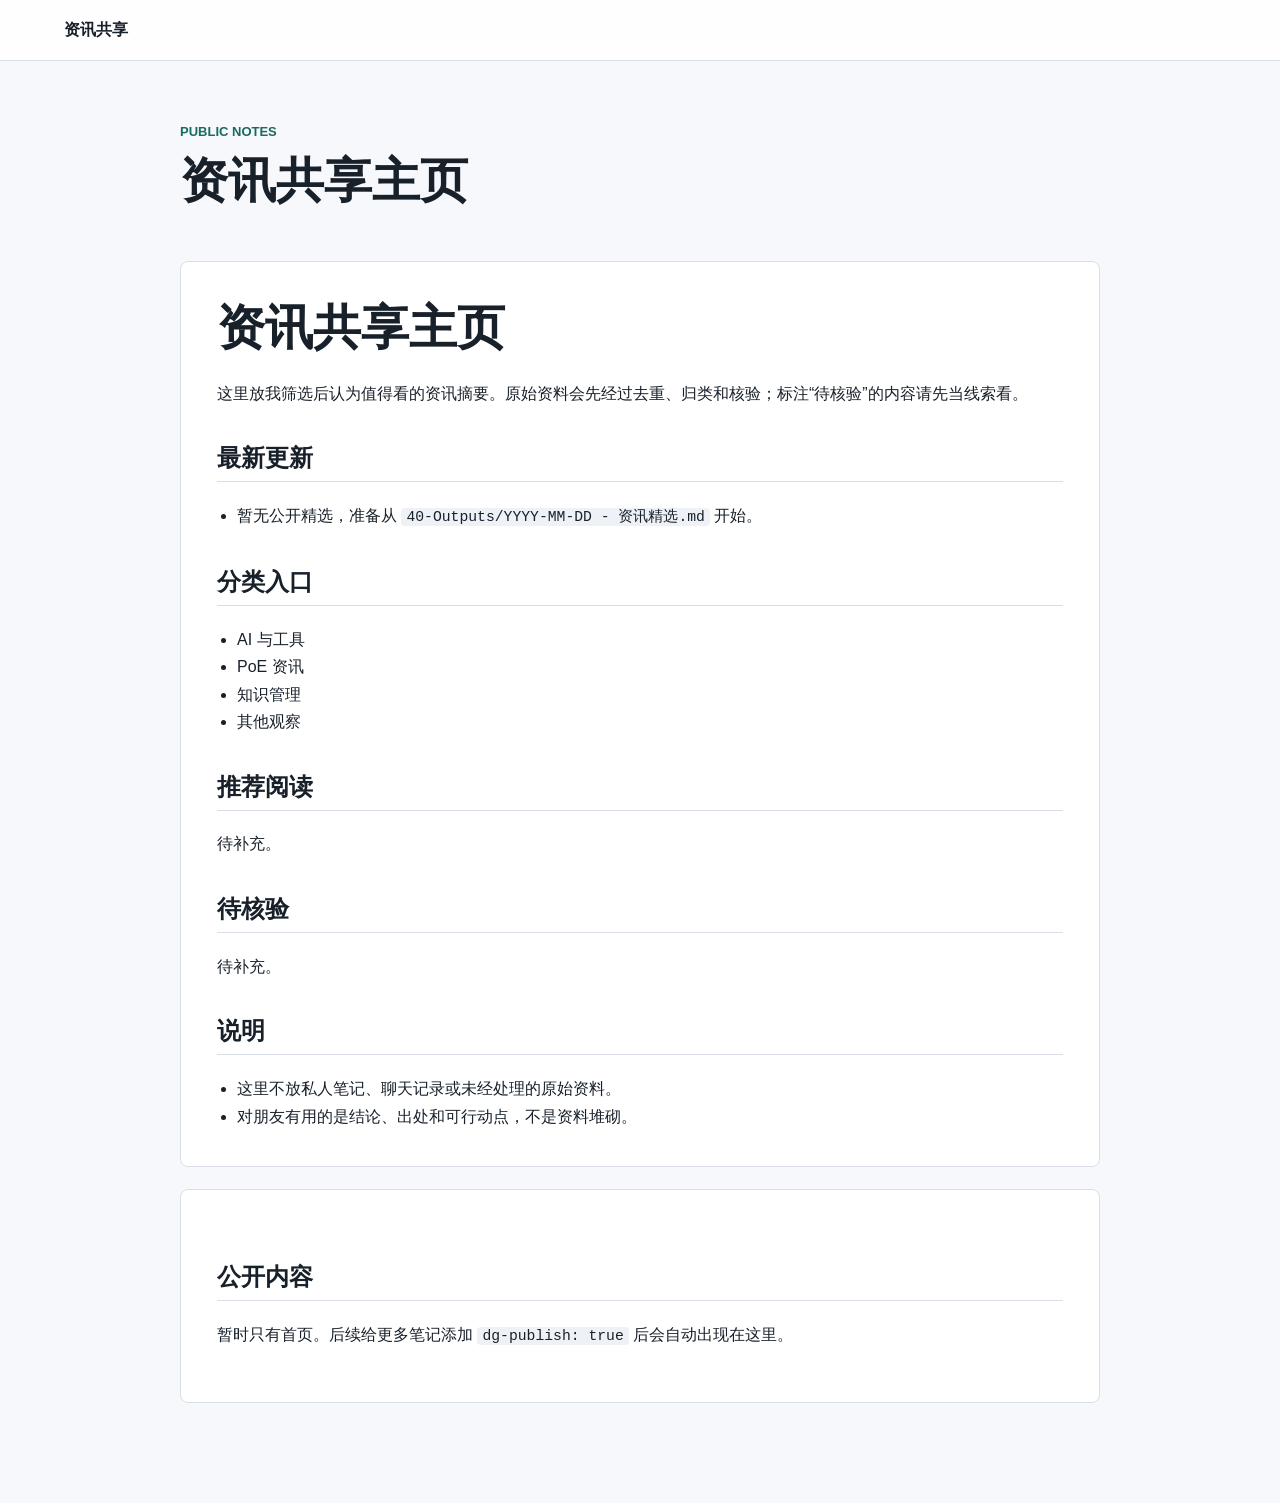
==== index.html @ b020a895 "Initial public site" ====
<!doctype html>
<html lang="zh-CN">
<head>
  <meta charset="utf-8">
  <meta name="viewport" content="width=device-width, initial-scale=1">
  <title>资讯共享主页 · 资讯共享</title>
  <meta name="description" content="筛选后的资讯摘要和长期笔记。">
  <link rel="stylesheet" href="./styles.css">
</head>
<body>
  <header class="site-header">
    <a class="brand" href="./index.html">资讯共享</a>
    
  </header>
  <main class="site-main">
    <section class="hero">
  <p class="eyebrow">Public Notes</p>
  <h1>资讯共享主页</h1>
</section>
<article class="page-content">
<h1>资讯共享主页</h1>
<p>这里放我筛选后认为值得看的资讯摘要。原始资料会先经过去重、归类和核验；标注“待核验”的内容请先当线索看。</p>
<h2>最新更新</h2>
<ul>
<li>暂无公开精选，准备从 <code>40-Outputs/YYYY-MM-DD - 资讯精选.md</code> 开始。</li>
</ul>
<h2>分类入口</h2>
<ul>
<li>AI 与工具</li>
<li>PoE 资讯</li>
<li>知识管理</li>
<li>其他观察</li>
</ul>
<h2>推荐阅读</h2>
<p>待补充。</p>
<h2>待核验</h2>
<p>待补充。</p>
<h2>说明</h2>
<ul>
<li>这里不放私人笔记、聊天记录或未经处理的原始资料。</li>
<li>对朋友有用的是结论、出处和可行动点，不是资料堆砌。</li>
</ul>
</article>
<section class="index-list">
  <h2>公开内容</h2>
  <p>暂时只有首页。后续给更多笔记添加 <code>dg-publish: true</code> 后会自动出现在这里。</p>
</section>
  </main>
</body>
</html>
---- styles.css ----
:root {
  color-scheme: light;
  --bg: #f7f8fb;
  --panel: #ffffff;
  --text: #18202a;
  --muted: #657083;
  --line: #d9dee8;
  --accent: #176b5f;
  --accent-strong: #0f5148;
}

* { box-sizing: border-box; }

body {
  margin: 0;
  font-family: -apple-system, BlinkMacSystemFont, "Segoe UI", "Microsoft YaHei", sans-serif;
  color: var(--text);
  background: var(--bg);
  line-height: 1.72;
}

a { color: var(--accent); text-decoration-thickness: 1px; text-underline-offset: 3px; }
a:hover { color: var(--accent-strong); }

.site-header {
  display: flex;
  align-items: center;
  justify-content: space-between;
  padding: 16px clamp(18px, 5vw, 64px);
  border-bottom: 1px solid var(--line);
  background: rgba(255, 255, 255, 0.86);
  backdrop-filter: blur(10px);
  position: sticky;
  top: 0;
}

.brand {
  color: var(--text);
  font-weight: 700;
  text-decoration: none;
}

.site-main {
  width: min(920px, calc(100% - 32px));
  margin: 0 auto;
  padding: 42px 0 80px;
}

.hero {
  padding: 18px 0 28px;
}

.eyebrow {
  margin: 0 0 8px;
  color: var(--accent);
  font-size: 13px;
  font-weight: 700;
  letter-spacing: 0;
  text-transform: uppercase;
}

h1, h2, h3, h4 {
  line-height: 1.25;
  letter-spacing: 0;
}

h1 {
  margin: 0 0 22px;
  font-size: clamp(30px, 4vw, 48px);
}

h2 {
  margin-top: 36px;
  border-bottom: 1px solid var(--line);
  padding-bottom: 8px;
}

.page-content,
.index-list {
  background: var(--panel);
  border: 1px solid var(--line);
  border-radius: 8px;
  padding: clamp(20px, 4vw, 36px);
  margin-bottom: 22px;
}

.page-content > :first-child { margin-top: 0; }
.page-content > :last-child { margin-bottom: 0; }

.source {
  color: var(--muted);
  font-size: 14px;
}

ul {
  padding-left: 1.25rem;
}

code {
  background: #eef2f6;
  border-radius: 4px;
  padding: 1px 5px;
  font-family: "Cascadia Mono", Consolas, monospace;
  font-size: 0.92em;
}

pre {
  overflow-x: auto;
  background: #101820;
  color: #f4f7fb;
  border-radius: 8px;
  padding: 16px;
}

pre code {
  background: transparent;
  color: inherit;
  padding: 0;
}

.index-list ul {
  list-style: none;
  padding: 0;
  margin: 0;
}

.index-list li {
  display: flex;
  gap: 16px;
  justify-content: space-between;
  align-items: baseline;
  border-top: 1px solid var(--line);
  padding: 12px 0;
}

.index-list li:first-child {
  border-top: 0;
}

.index-list span {
  color: var(--muted);
  font-size: 14px;
}

@media (max-width: 640px) {
  .site-header {
    position: static;
  }

  .index-list li {
    display: block;
  }

  .index-list span {
    display: block;
    margin-top: 4px;
  }
}
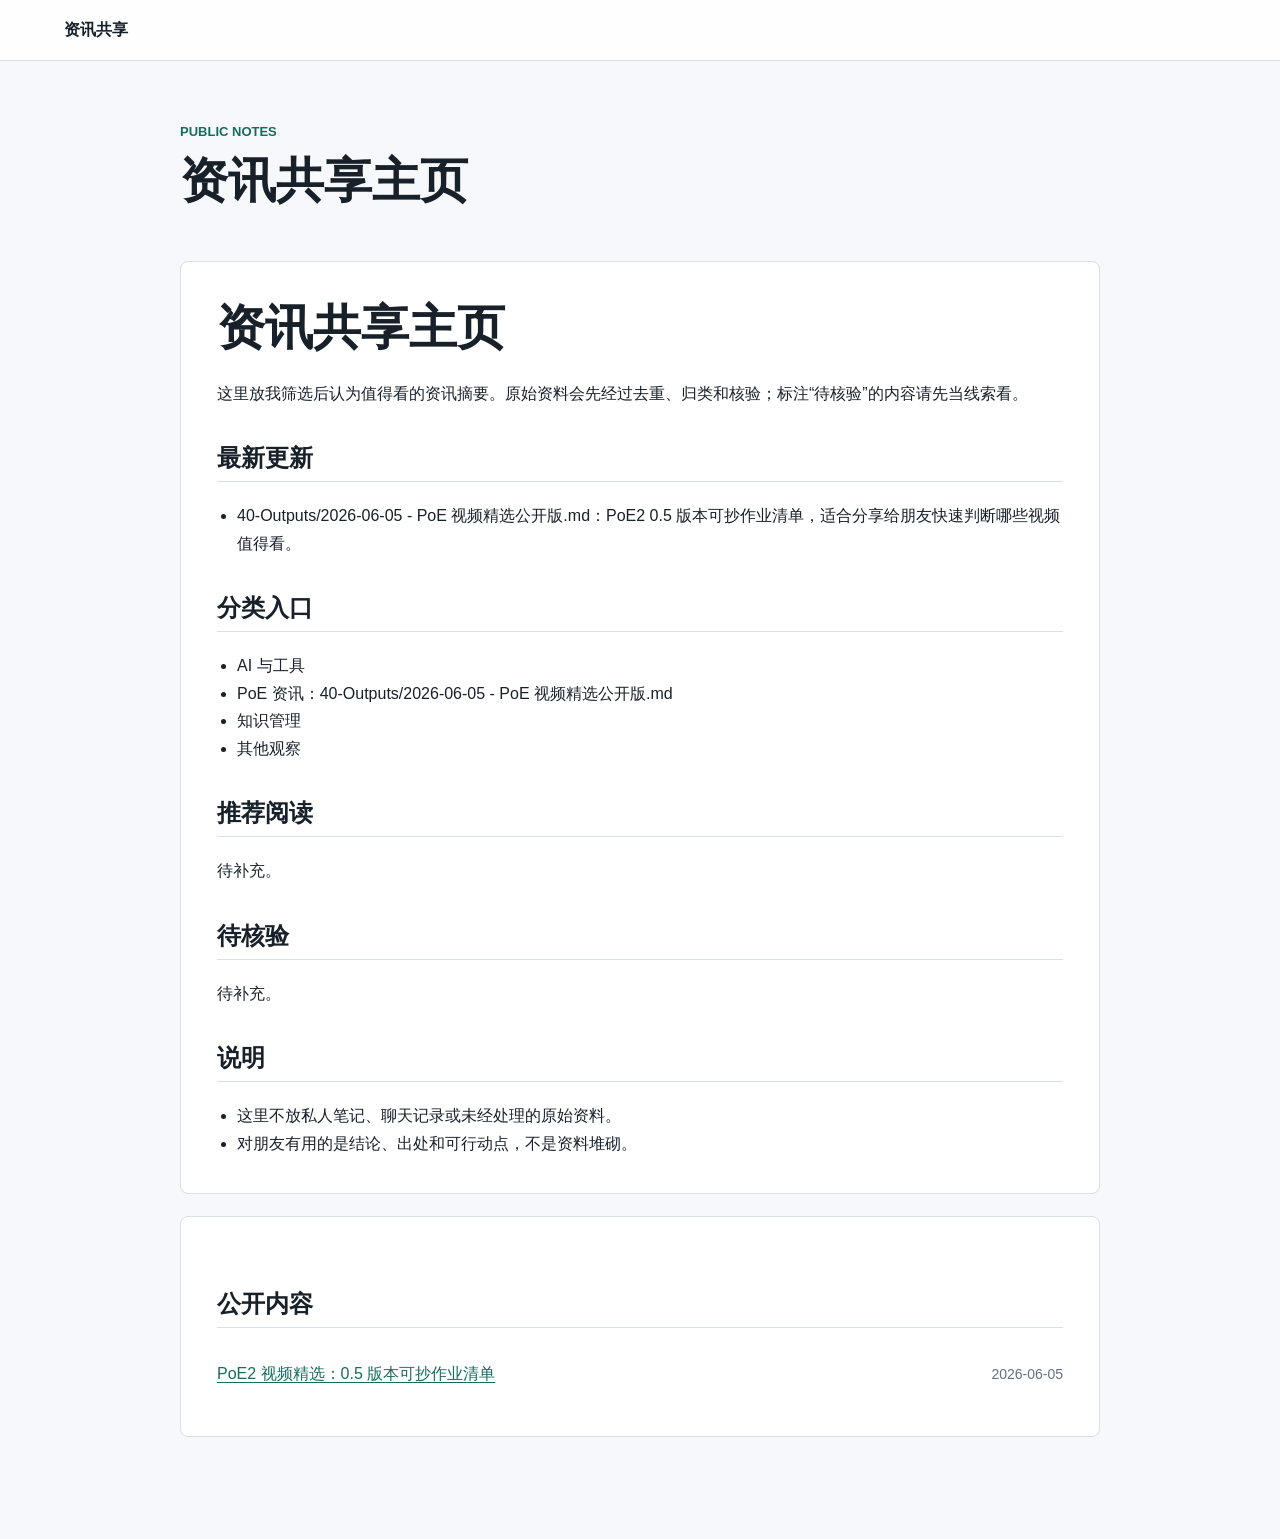
==== commit 69128f20: "Update public site" ====
--- a/index.html
+++ b/index.html
@@ -22,12 +22,12 @@
 <p>这里放我筛选后认为值得看的资讯摘要。原始资料会先经过去重、归类和核验；标注“待核验”的内容请先当线索看。</p>
 <h2>最新更新</h2>
 <ul>
-<li>暂无公开精选，准备从 <code>40-Outputs/YYYY-MM-DD - 资讯精选.md</code> 开始。</li>
+<li>40-Outputs/2026-06-05 - PoE 视频精选公开版.md：PoE2 0.5 版本可抄作业清单，适合分享给朋友快速判断哪些视频值得看。</li>
 </ul>
 <h2>分类入口</h2>
 <ul>
 <li>AI 与工具</li>
-<li>PoE 资讯</li>
+<li>PoE 资讯：40-Outputs/2026-06-05 - PoE 视频精选公开版.md</li>
 <li>知识管理</li>
 <li>其他观察</li>
 </ul>
@@ -43,7 +43,7 @@
 </article>
 <section class="index-list">
   <h2>公开内容</h2>
-  <p>暂时只有首页。后续给更多笔记添加 <code>dg-publish: true</code> 后会自动出现在这里。</p>
+  <ul><li><a href="./poe2-视频精选-0-5-版本可抄作业清单.html">PoE2 视频精选：0.5 版本可抄作业清单</a><span>2026-06-05</span></li></ul>
 </section>
   </main>
 </body>
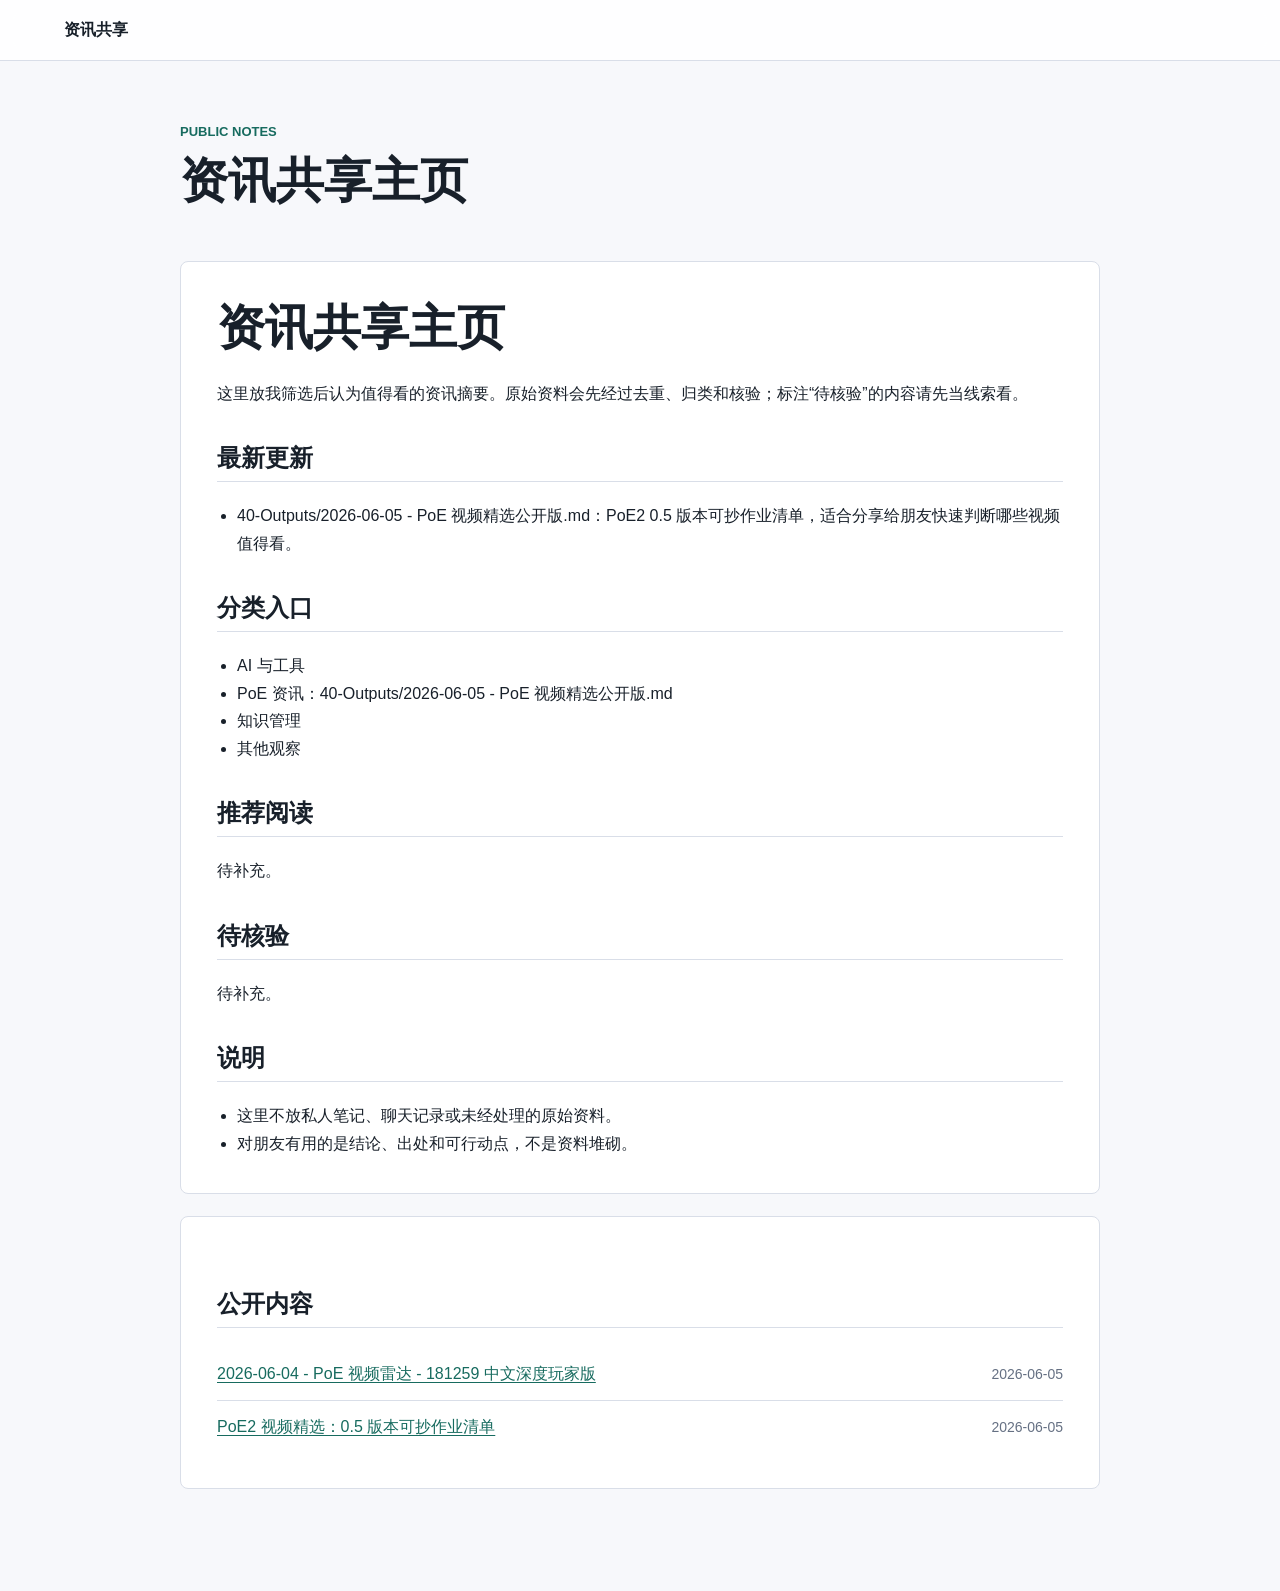
==== commit 4fc01a6c: "Update public site" ====
--- a/index.html
+++ b/index.html
@@ -43,7 +43,7 @@
 </article>
 <section class="index-list">
   <h2>公开内容</h2>
-  <ul><li><a href="./poe2-视频精选-0-5-版本可抄作业清单.html">PoE2 视频精选：0.5 版本可抄作业清单</a><span>2026-06-05</span></li></ul>
+  <ul><li><a href="./2026-06-04-poe-视频雷达-181259-中文深度玩家版.html">2026-06-04 - PoE 视频雷达 - 181259 中文深度玩家版</a><span>2026-06-05</span></li><li><a href="./poe2-视频精选-0-5-版本可抄作业清单.html">PoE2 视频精选：0.5 版本可抄作业清单</a><span>2026-06-05</span></li></ul>
 </section>
   </main>
 </body>
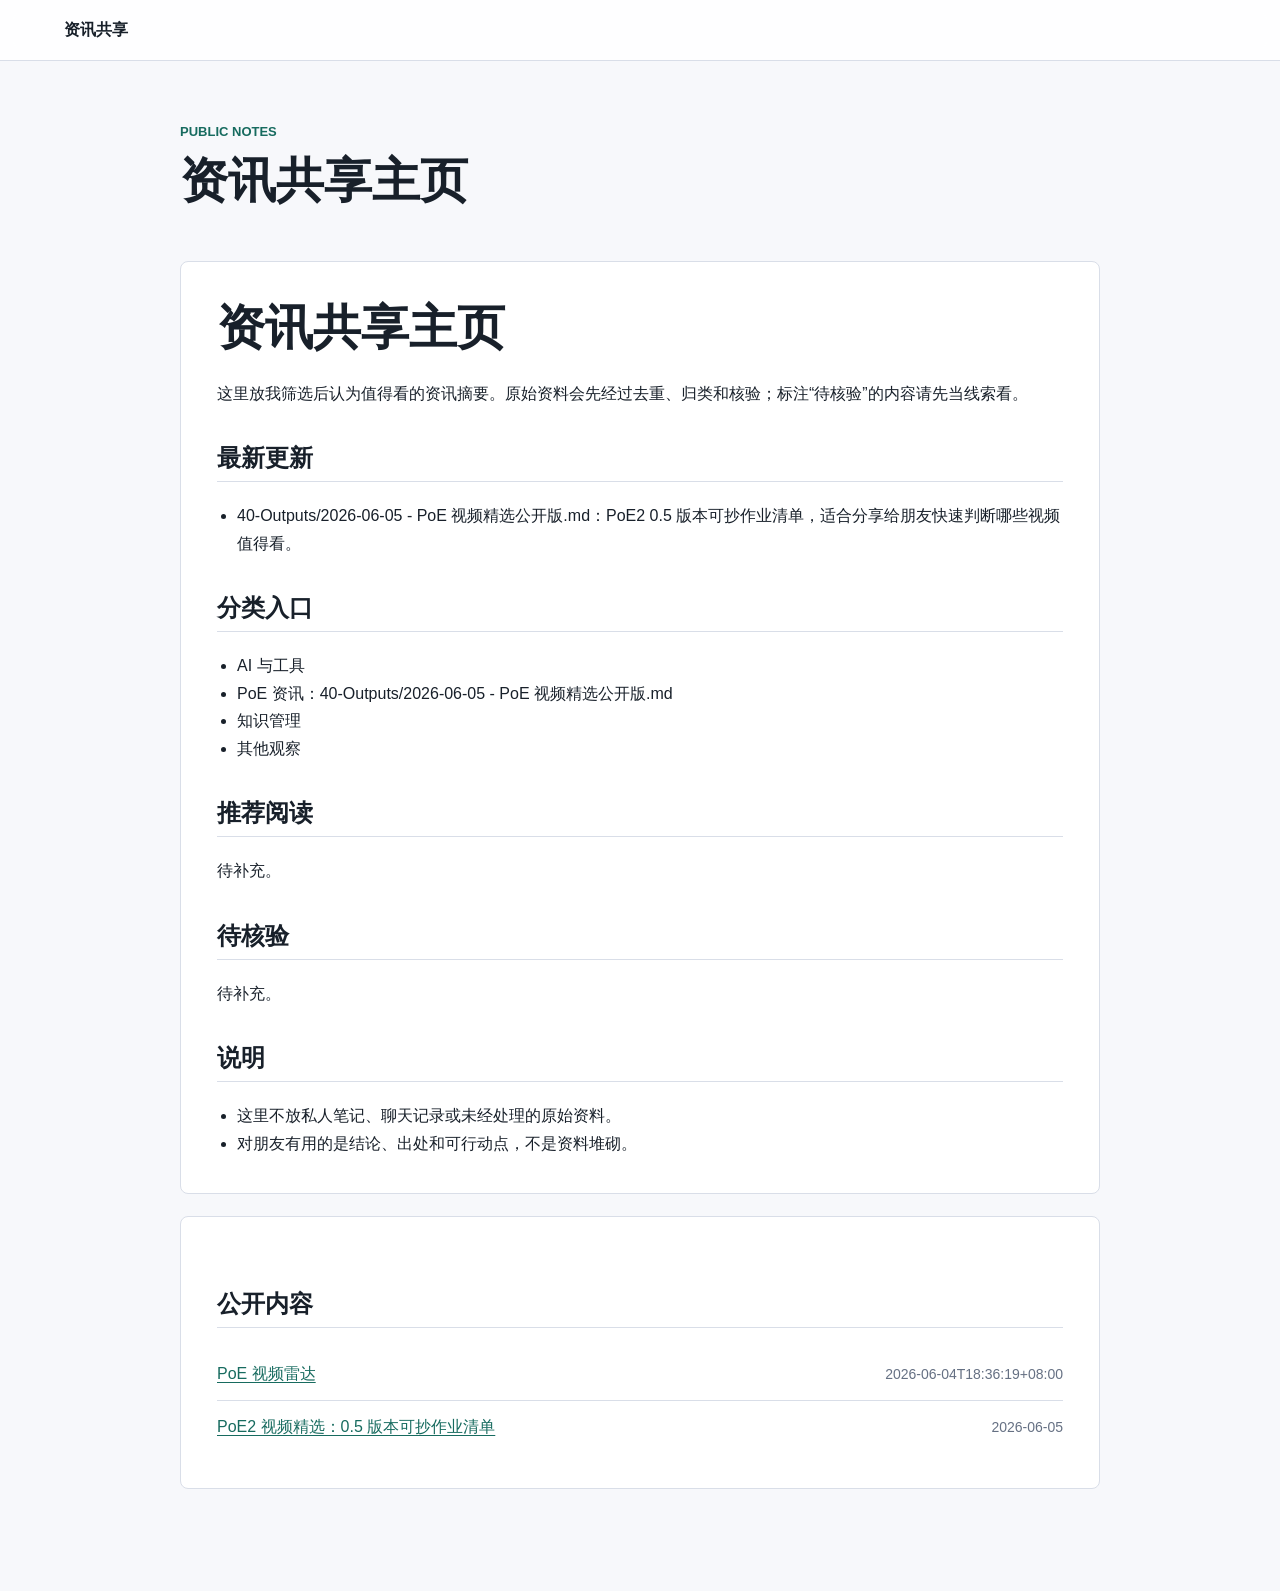
==== commit fc1fac10: "Update public site" ====
--- a/index.html
+++ b/index.html
@@ -43,7 +43,7 @@
 </article>
 <section class="index-list">
   <h2>公开内容</h2>
-  <ul><li><a href="./2026-06-04-poe-视频雷达-181259-中文深度玩家版.html">2026-06-04 - PoE 视频雷达 - 181259 中文深度玩家版</a><span>2026-06-05</span></li><li><a href="./poe2-视频精选-0-5-版本可抄作业清单.html">PoE2 视频精选：0.5 版本可抄作业清单</a><span>2026-06-05</span></li></ul>
+  <ul><li><a href="./poe-latest.html">PoE 视频雷达</a><span>2026-06-04T18:36:19+08:00</span></li><li><a href="./poe2-视频精选-0-5-版本可抄作业清单.html">PoE2 视频精选：0.5 版本可抄作业清单</a><span>2026-06-05</span></li></ul>
 </section>
   </main>
 </body>
--- a/styles.css
+++ b/styles.css
@@ -96,6 +96,24 @@
   padding-left: 1.25rem;
 }
 
+ol {
+  padding-left: 1.35rem;
+}
+
+blockquote {
+  margin: 18px 0;
+  padding: 10px 16px;
+  border-left: 4px solid var(--accent);
+  background: #f1f6f5;
+  color: #25313c;
+}
+
+hr {
+  border: 0;
+  border-top: 1px solid var(--line);
+  margin: 28px 0;
+}
+
 code {
   background: #eef2f6;
   border-radius: 4px;
@@ -142,11 +160,87 @@
   font-size: 14px;
 }
 
+.poe-hero p:last-child {
+  color: var(--muted);
+  max-width: 760px;
+}
+
+.poe-layout {
+  display: grid;
+  grid-template-columns: 260px minmax(0, 1fr);
+  gap: 22px;
+  align-items: start;
+}
+
+.poe-sidebar {
+  position: sticky;
+  top: 78px;
+}
+
+.poe-sidebar-inner {
+  background: var(--panel);
+  border: 1px solid var(--line);
+  border-radius: 8px;
+  padding: 14px;
+}
+
+.poe-sidebar h2 {
+  margin: 0 0 10px;
+  padding: 0 0 8px;
+  font-size: 16px;
+}
+
+.poe-sidebar a {
+  display: block;
+  padding: 10px 10px;
+  border-radius: 6px;
+  color: var(--text);
+  text-decoration: none;
+  border: 1px solid transparent;
+}
+
+.poe-sidebar a:hover,
+.poe-sidebar a.active {
+  background: #eef6f4;
+  border-color: #c7ded9;
+}
+
+.poe-sidebar span {
+  display: block;
+  font-weight: 700;
+}
+
+.poe-sidebar small {
+  display: block;
+  color: var(--muted);
+  line-height: 1.4;
+  margin-top: 2px;
+}
+
+.poe-entry {
+  scroll-margin-top: 88px;
+}
+
+.poe-entry-meta {
+  color: var(--accent);
+  font-weight: 700;
+  margin: 0 0 10px;
+}
+
 @media (max-width: 640px) {
   .site-header {
     position: static;
   }
 
+  .poe-layout {
+    display: block;
+  }
+
+  .poe-sidebar {
+    position: static;
+    margin-bottom: 18px;
+  }
+
   .index-list li {
     display: block;
   }
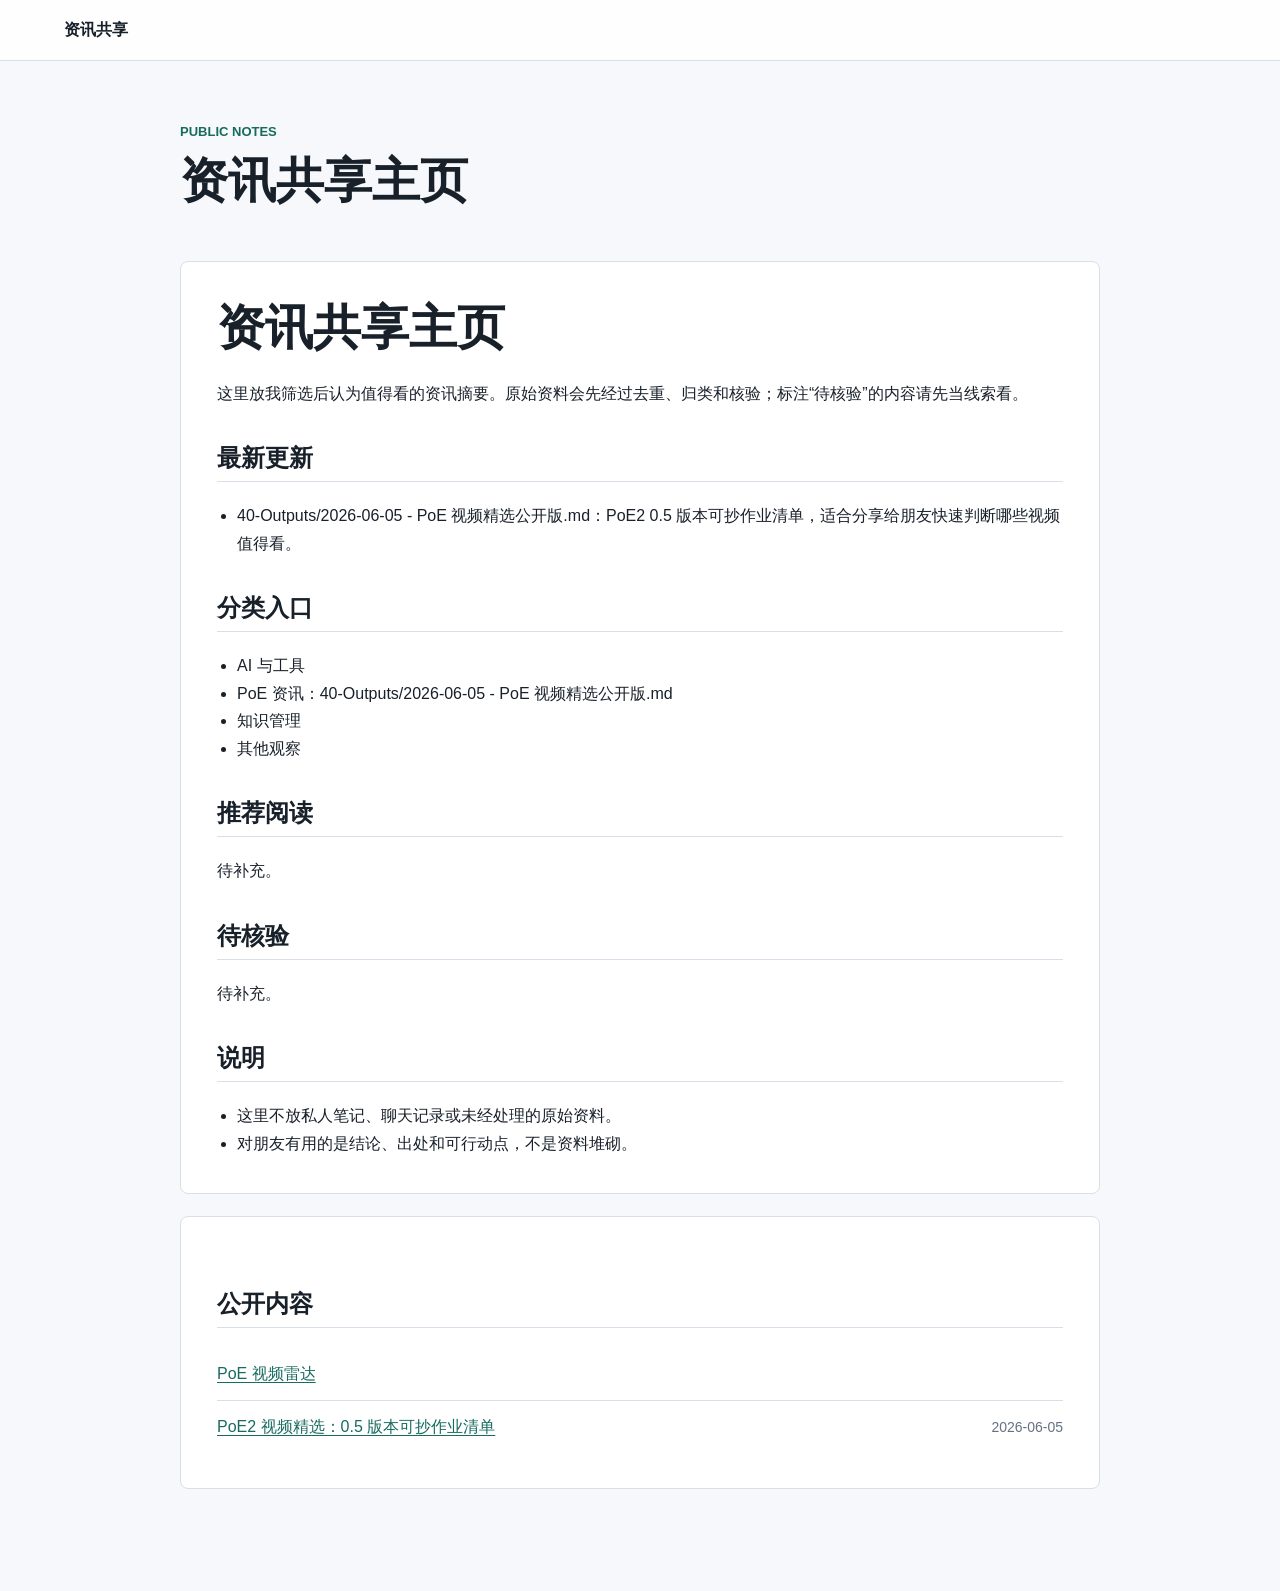
==== commit c73ea602: "Update public site" ====
--- a/index.html
+++ b/index.html
@@ -43,7 +43,7 @@
 </article>
 <section class="index-list">
   <h2>公开内容</h2>
-  <ul><li><a href="./poe-latest.html">PoE 视频雷达</a><span>2026-06-04T18:36:19+08:00</span></li><li><a href="./poe2-视频精选-0-5-版本可抄作业清单.html">PoE2 视频精选：0.5 版本可抄作业清单</a><span>2026-06-05</span></li></ul>
+  <ul><li><a href="./poe-latest.html">PoE 视频雷达</a><span></span></li><li><a href="./poe2-视频精选-0-5-版本可抄作业清单.html">PoE2 视频精选：0.5 版本可抄作业清单</a><span>2026-06-05</span></li></ul>
 </section>
   </main>
 </body>
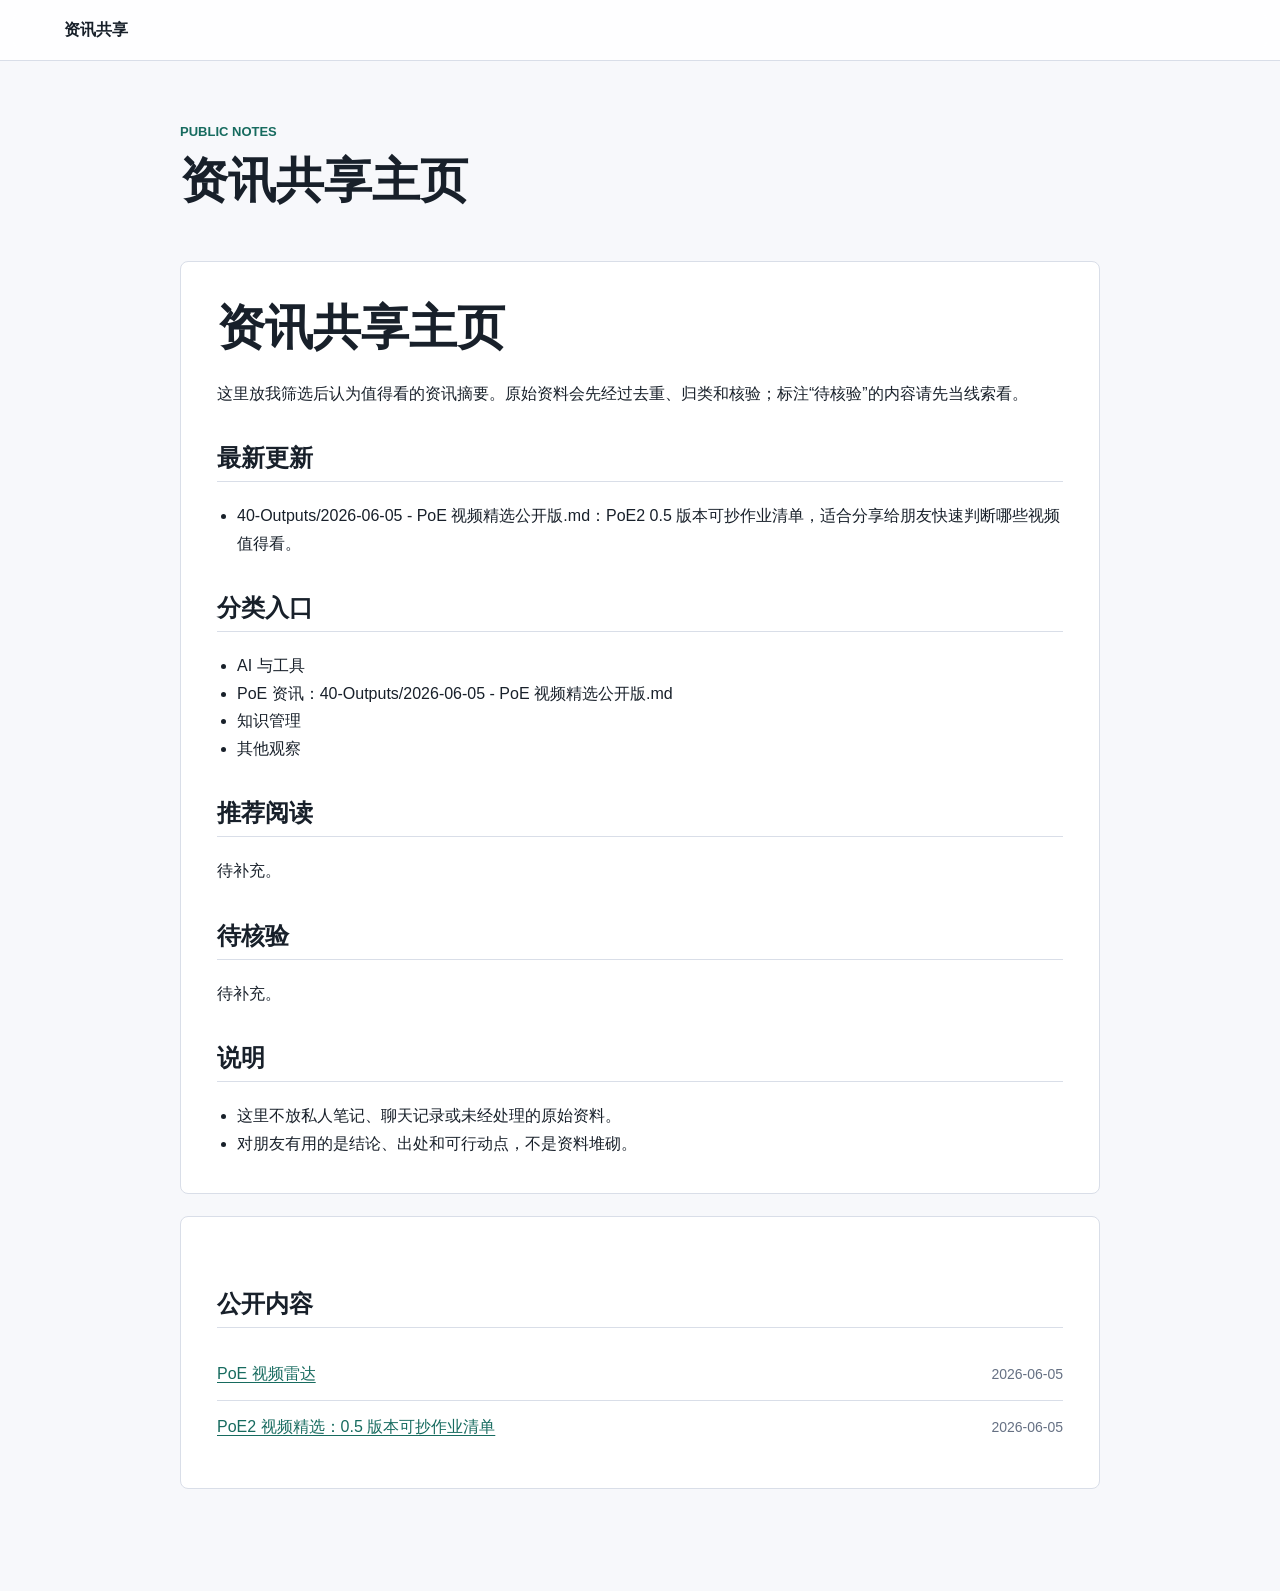
==== commit 8cf33233: "Update public site" ====
--- a/index.html
+++ b/index.html
@@ -12,7 +12,7 @@
     <a class="brand" href="./index.html">资讯共享</a>
     
   </header>
-  <main class="site-main">
+  <main class="site-main ">
     <section class="hero">
   <p class="eyebrow">Public Notes</p>
   <h1>资讯共享主页</h1>
@@ -43,7 +43,7 @@
 </article>
 <section class="index-list">
   <h2>公开内容</h2>
-  <ul><li><a href="./poe-latest.html">PoE 视频雷达</a><span></span></li><li><a href="./poe2-视频精选-0-5-版本可抄作业清单.html">PoE2 视频精选：0.5 版本可抄作业清单</a><span>2026-06-05</span></li></ul>
+  <ul><li><a href="./poe-latest.html">PoE 视频雷达</a><span>2026-06-05</span></li><li><a href="./poe2-视频精选-0-5-版本可抄作业清单.html">PoE2 视频精选：0.5 版本可抄作业清单</a><span>2026-06-05</span></li></ul>
 </section>
   </main>
 </body>
--- a/styles.css
+++ b/styles.css
@@ -46,6 +46,10 @@
   padding: 42px 0 80px;
 }
 
+.site-main.poe-main {
+  width: min(1360px, calc(100% - 24px));
+}
+
 .hero {
   padding: 18px 0 28px;
 }
@@ -167,8 +171,8 @@
 
 .poe-layout {
   display: grid;
-  grid-template-columns: 260px minmax(0, 1fr);
-  gap: 22px;
+  grid-template-columns: 190px minmax(0, 1fr);
+  gap: 18px;
   align-items: start;
 }
 
@@ -181,7 +185,7 @@
   background: var(--panel);
   border: 1px solid var(--line);
   border-radius: 8px;
-  padding: 14px;
+  padding: 10px;
 }
 
 .poe-sidebar h2 {
@@ -192,7 +196,7 @@
 
 .poe-sidebar a {
   display: block;
-  padding: 10px 10px;
+  padding: 8px 8px;
   border-radius: 6px;
   color: var(--text);
   text-decoration: none;
@@ -215,6 +219,7 @@
   color: var(--muted);
   line-height: 1.4;
   margin-top: 2px;
+  font-size: 12px;
 }
 
 .poe-entry {
@@ -225,6 +230,75 @@
   color: var(--accent);
   font-weight: 700;
   margin: 0 0 10px;
+}
+
+.poe-report-index {
+  margin: 22px 0 28px;
+  padding: 18px;
+  border: 1px solid #c7ded9;
+  border-radius: 8px;
+  background: #f3f8f7;
+}
+
+.poe-report-index h2 {
+  margin-top: 0;
+  border-bottom: 0;
+  padding-bottom: 0;
+}
+
+.poe-report-index p {
+  margin-top: 4px;
+  color: var(--muted);
+}
+
+.poe-index-grid {
+  display: grid;
+  grid-template-columns: repeat(2, minmax(0, 1fr));
+  gap: 12px;
+  margin-top: 14px;
+}
+
+.poe-index-group {
+  background: #ffffff;
+  border: 1px solid var(--line);
+  border-radius: 8px;
+  padding: 12px 14px;
+}
+
+.poe-index-group h3 {
+  margin: 0 0 8px;
+  font-size: 16px;
+}
+
+.poe-index-group ul {
+  margin: 0;
+  padding-left: 18px;
+}
+
+.poe-index-group li {
+  margin: 6px 0;
+}
+
+.poe-video-card {
+  scroll-margin-top: 88px;
+  margin: 28px 0;
+  padding: 18px 0 0;
+  border-top: 1px solid var(--line);
+}
+
+.poe-video-card:first-of-type {
+  border-top: 0;
+}
+
+.poe-video-category {
+  display: inline-block;
+  margin-bottom: 8px;
+  padding: 3px 9px;
+  border-radius: 999px;
+  background: #eef6f4;
+  color: var(--accent-strong);
+  font-size: 13px;
+  font-weight: 700;
 }
 
 @media (max-width: 640px) {
@@ -241,6 +315,10 @@
     margin-bottom: 18px;
   }
 
+  .poe-index-grid {
+    grid-template-columns: 1fr;
+  }
+
   .index-list li {
     display: block;
   }
